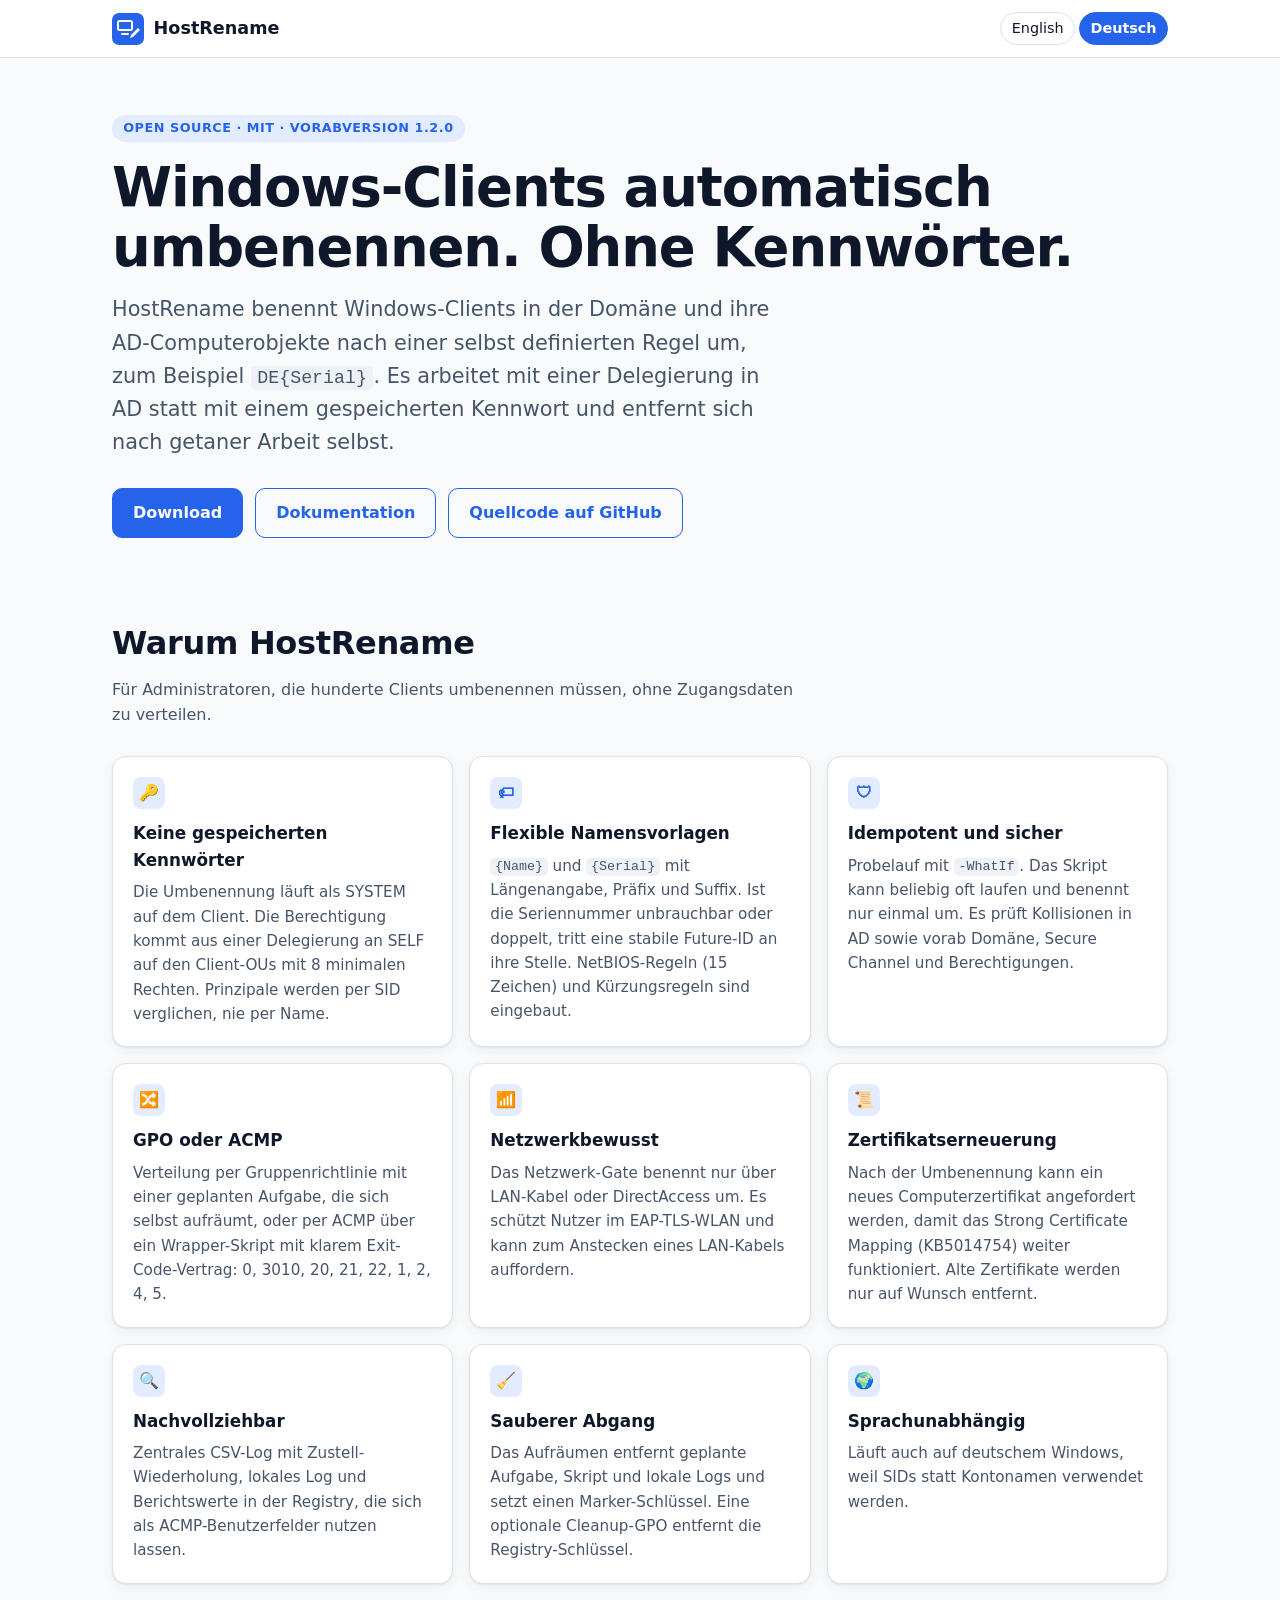
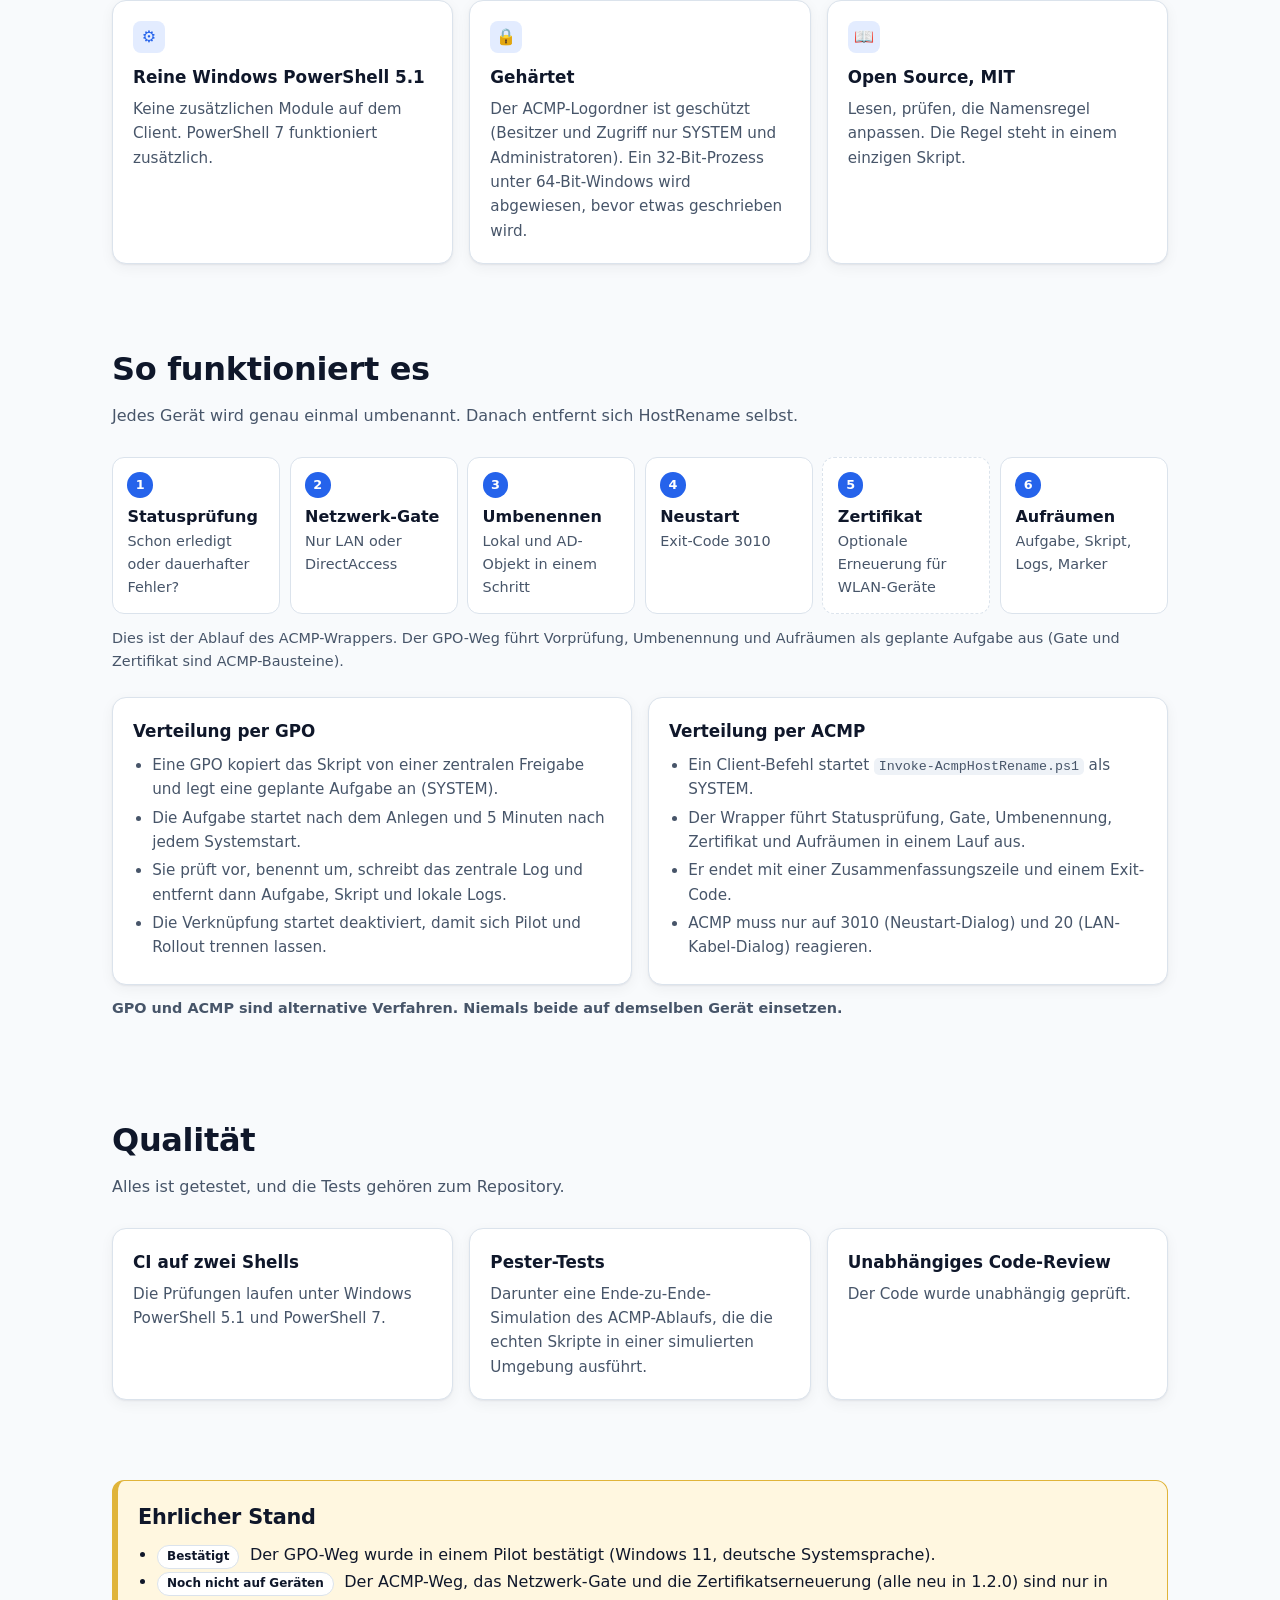
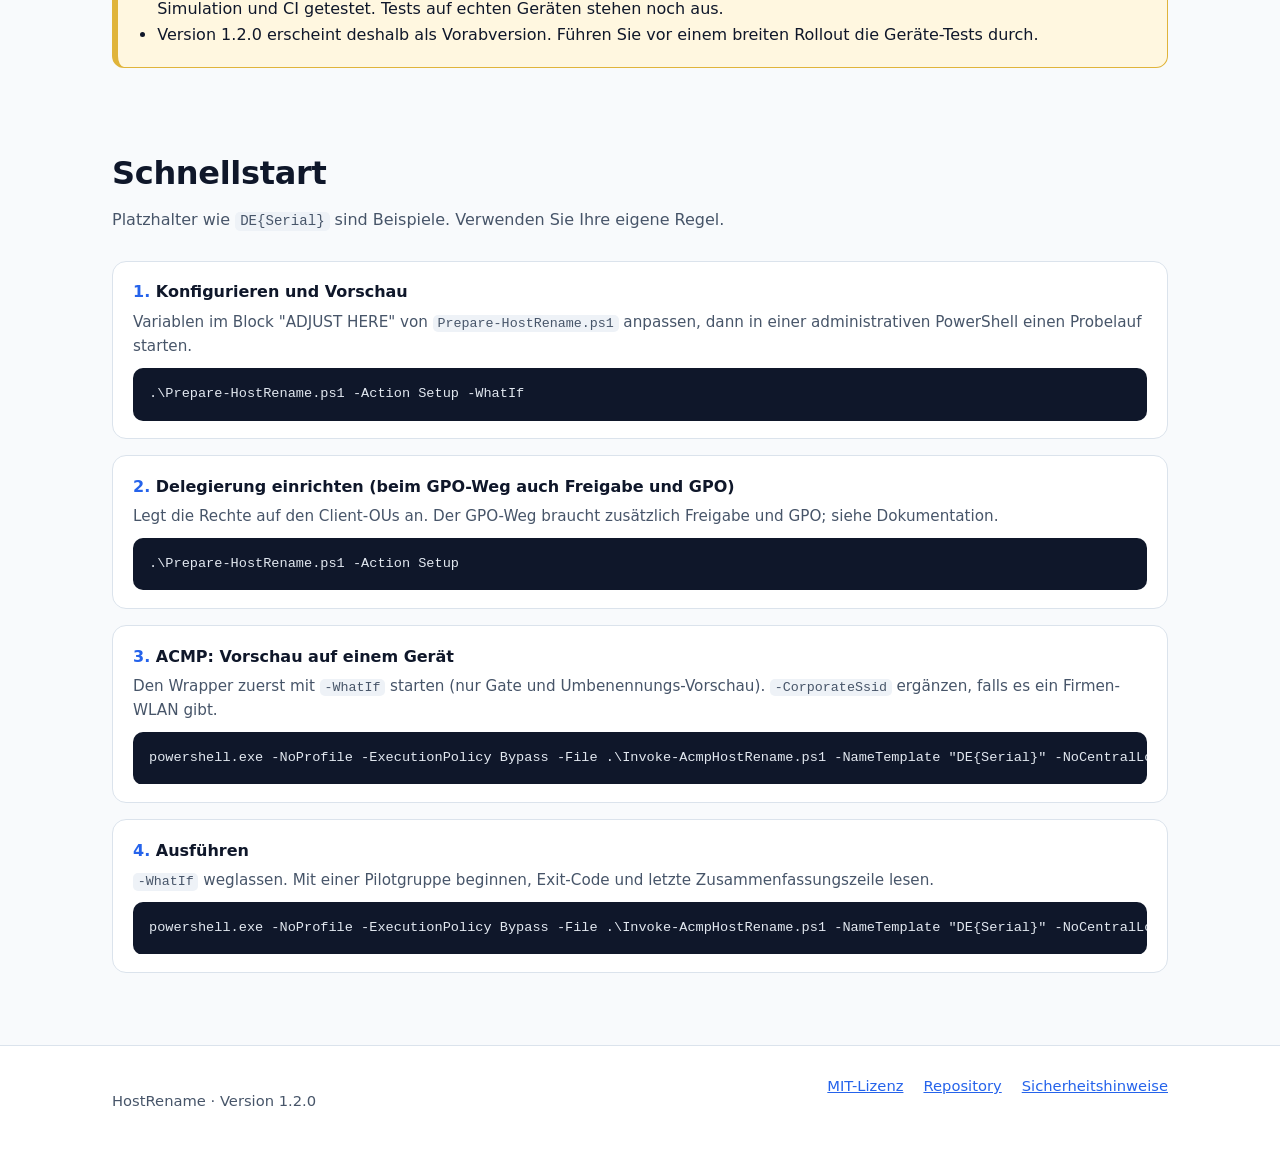
==== site/de/index.html @ 82e20585 "Add marketing site (GitHub Pages, EN + DE) and link it from the READMEs Static, neutral design witho" ====
<!doctype html>
<html lang="de">
<head>
<meta charset="utf-8">
<meta name="viewport" content="width=device-width, initial-scale=1">
<title>HostRename – regelbasierte Umbenennung von Windows-Clients in der Domäne</title>
<meta name="description" content="HostRename benennt Windows-Clients in der Domäne und ihre AD-Computerobjekte automatisch nach einer Namensvorlage um, ohne gespeicherte Kennwörter. Verteilung per GPO oder ACMP. Open Source, MIT.">
<meta name="color-scheme" content="light dark">
<link rel="icon" type="image/svg+xml" href="../favicon.svg">
<link rel="stylesheet" href="../assets/style.css">
</head>
<body>
<a class="skip" href="#main">Zum Inhalt springen</a>
<header class="top"><div class="wrap nav">
<a class="brand" href="index.html"><img src="../assets/logo.svg" width="32" height="32" alt="">HostRename</a>
<nav class="lang" aria-label="Sprache"><a href="../index.html" hreflang="en" lang="en">English</a><span aria-current="true">Deutsch</span></nav>
</div></header>
<main id="main">
<div class="wrap hero">
<p class="eyebrow">Open Source · MIT · Vorabversion 1.2.0</p>
<h1>Windows-Clients automatisch umbenennen. Ohne Kennwörter.</h1>
<p class="lead">HostRename benennt Windows-Clients in der Domäne und ihre AD-Computerobjekte nach einer selbst definierten Regel um, zum Beispiel <code>DE{Serial}</code>. Es arbeitet mit einer Delegierung in AD statt mit einem gespeicherten Kennwort und entfernt sich nach getaner Arbeit selbst.</p>
<div class="cta"><a class="btn" href="https://github.com/st03psn/HostRename/releases">Download</a><a class="btn sec" href="https://github.com/st03psn/HostRename/blob/main/README.de.md">Dokumentation</a><a class="btn sec" href="https://github.com/st03psn/HostRename">Quellcode auf GitHub</a></div>
</div>
<section aria-labelledby="ben"><div class="wrap"><h2 id="ben">Warum HostRename</h2><p class="sub">Für Administratoren, die hunderte Clients umbenennen müssen, ohne Zugangsdaten zu verteilen.</p><div class="grid"><article class="card"><div class="ic" aria-hidden="true">🔑</div><h3>Keine gespeicherten Kennwörter</h3><p>Die Umbenennung läuft als SYSTEM auf dem Client. Die Berechtigung kommt aus einer Delegierung an SELF auf den Client-OUs mit 8 minimalen Rechten. Prinzipale werden per SID verglichen, nie per Name.</p></article><article class="card"><div class="ic" aria-hidden="true">🏷</div><h3>Flexible Namensvorlagen</h3><p><code>{Name}</code> und <code>{Serial}</code> mit Längenangabe, Präfix und Suffix. Ist die Seriennummer unbrauchbar oder doppelt, tritt eine stabile Future-ID an ihre Stelle. NetBIOS-Regeln (15 Zeichen) und Kürzungsregeln sind eingebaut.</p></article><article class="card"><div class="ic" aria-hidden="true">🛡</div><h3>Idempotent und sicher</h3><p>Probelauf mit <code>-WhatIf</code>. Das Skript kann beliebig oft laufen und benennt nur einmal um. Es prüft Kollisionen in AD sowie vorab Domäne, Secure Channel und Berechtigungen.</p></article><article class="card"><div class="ic" aria-hidden="true">🔀</div><h3>GPO oder ACMP</h3><p>Verteilung per Gruppenrichtlinie mit einer geplanten Aufgabe, die sich selbst aufräumt, oder per ACMP über ein Wrapper-Skript mit klarem Exit-Code-Vertrag: 0, 3010, 20, 21, 22, 1, 2, 4, 5.</p></article><article class="card"><div class="ic" aria-hidden="true">📶</div><h3>Netzwerkbewusst</h3><p>Das Netzwerk-Gate benennt nur über LAN-Kabel oder DirectAccess um. Es schützt Nutzer im EAP-TLS-WLAN und kann zum Anstecken eines LAN-Kabels auffordern.</p></article><article class="card"><div class="ic" aria-hidden="true">📜</div><h3>Zertifikatserneuerung</h3><p>Nach der Umbenennung kann ein neues Computerzertifikat angefordert werden, damit das Strong Certificate Mapping (KB5014754) weiter funktioniert. Alte Zertifikate werden nur auf Wunsch entfernt.</p></article><article class="card"><div class="ic" aria-hidden="true">🔍</div><h3>Nachvollziehbar</h3><p>Zentrales CSV-Log mit Zustell-Wiederholung, lokales Log und Berichtswerte in der Registry, die sich als ACMP-Benutzerfelder nutzen lassen.</p></article><article class="card"><div class="ic" aria-hidden="true">🧹</div><h3>Sauberer Abgang</h3><p>Das Aufräumen entfernt geplante Aufgabe, Skript und lokale Logs und setzt einen Marker-Schlüssel. Eine optionale Cleanup-GPO entfernt die Registry-Schlüssel.</p></article><article class="card"><div class="ic" aria-hidden="true">🌍</div><h3>Sprachunabhängig</h3><p>Läuft auch auf deutschem Windows, weil SIDs statt Kontonamen verwendet werden.</p></article><article class="card"><div class="ic" aria-hidden="true">⚙</div><h3>Reine Windows PowerShell 5.1</h3><p>Keine zusätzlichen Module auf dem Client. PowerShell 7 funktioniert zusätzlich.</p></article><article class="card"><div class="ic" aria-hidden="true">🔒</div><h3>Gehärtet</h3><p>Der ACMP-Logordner ist geschützt (Besitzer und Zugriff nur SYSTEM und Administratoren). Ein 32-Bit-Prozess unter 64-Bit-Windows wird abgewiesen, bevor etwas geschrieben wird.</p></article><article class="card"><div class="ic" aria-hidden="true">📖</div><h3>Open Source, MIT</h3><p>Lesen, prüfen, die Namensregel anpassen. Die Regel steht in einem einzigen Skript.</p></article></div></div></section>
<section aria-labelledby="how"><div class="wrap"><h2 id="how">So funktioniert es</h2><p class="sub">Jedes Gerät wird genau einmal umbenannt. Danach entfernt sich HostRename selbst.</p>
<ol class="flow" aria-label="Ablauf eines Wrapper-Laufs: Statusprüfung, Netzwerk-Gate, Umbenennen, Neustart, optional Zertifikat, Aufräumen."><li><strong>Statusprüfung</strong><span>Schon erledigt oder dauerhafter Fehler?</span></li><li><strong>Netzwerk-Gate</strong><span>Nur LAN oder DirectAccess</span></li><li><strong>Umbenennen</strong><span>Lokal und AD-Objekt in einem Schritt</span></li><li><strong>Neustart</strong><span>Exit-Code 3010</span></li><li class="opt"><strong>Zertifikat</strong><span>Optionale Erneuerung für WLAN-Geräte</span></li><li><strong>Aufräumen</strong><span>Aufgabe, Skript, Logs, Marker</span></li></ol>
<p class="note">Dies ist der Ablauf des ACMP-Wrappers. Der GPO-Weg führt Vorprüfung, Umbenennung und Aufräumen als geplante Aufgabe aus (Gate und Zertifikat sind ACMP-Bausteine).</p>
<div class="two"><div class="card"><h3>Verteilung per GPO</h3><ul><li>Eine GPO kopiert das Skript von einer zentralen Freigabe und legt eine geplante Aufgabe an (SYSTEM).</li><li>Die Aufgabe startet nach dem Anlegen und 5 Minuten nach jedem Systemstart.</li><li>Sie prüft vor, benennt um, schreibt das zentrale Log und entfernt dann Aufgabe, Skript und lokale Logs.</li><li>Die Verknüpfung startet deaktiviert, damit sich Pilot und Rollout trennen lassen.</li></ul></div><div class="card"><h3>Verteilung per ACMP</h3><ul><li>Ein Client-Befehl startet <code>Invoke-AcmpHostRename.ps1</code> als SYSTEM.</li><li>Der Wrapper führt Statusprüfung, Gate, Umbenennung, Zertifikat und Aufräumen in einem Lauf aus.</li><li>Er endet mit einer Zusammenfassungszeile und einem Exit-Code.</li><li>ACMP muss nur auf 3010 (Neustart-Dialog) und 20 (LAN-Kabel-Dialog) reagieren.</li></ul></div></div>
<p class="note"><strong>GPO und ACMP sind alternative Verfahren. Niemals beide auf demselben Gerät einsetzen.</strong></p></div></section>
<section aria-labelledby="qa"><div class="wrap"><h2 id="qa">Qualität</h2><p class="sub">Alles ist getestet, und die Tests gehören zum Repository.</p><div class="grid"><article class="card"><h3>CI auf zwei Shells</h3><p>Die Prüfungen laufen unter Windows PowerShell 5.1 und PowerShell 7.</p></article><article class="card"><h3>Pester-Tests</h3><p>Darunter eine Ende-zu-Ende-Simulation des ACMP-Ablaufs, die die echten Skripte in einer simulierten Umgebung ausführt.</p></article><article class="card"><h3>Unabhängiges Code-Review</h3><p>Der Code wurde unabhängig geprüft.</p></article></div></div></section>
<section aria-labelledby="st"><div class="wrap"><div class="status"><h2 id="st">Ehrlicher Stand</h2><ul><li><span class="tag">Bestätigt</span> Der GPO-Weg wurde in einem Pilot bestätigt (Windows 11, deutsche Systemsprache).</li><li><span class="tag">Noch nicht auf Geräten</span> Der ACMP-Weg, das Netzwerk-Gate und die Zertifikatserneuerung (alle neu in 1.2.0) sind nur in Simulation und CI getestet. Tests auf echten Geräten stehen noch aus.</li><li>Version 1.2.0 erscheint deshalb als Vorabversion. Führen Sie vor einem breiten Rollout die Geräte-Tests durch.</li></ul></div></div></section>
<section aria-labelledby="qs"><div class="wrap"><h2 id="qs">Schnellstart</h2><p class="sub">Platzhalter wie <code>DE{Serial}</code> sind Beispiele. Verwenden Sie Ihre eigene Regel.</p><ol class="steps"><li><strong>Konfigurieren und Vorschau</strong><p>Variablen im Block "ADJUST HERE" von <code>Prepare-HostRename.ps1</code> anpassen, dann in einer administrativen PowerShell einen Probelauf starten.</p><pre><code>.\Prepare-HostRename.ps1 -Action Setup -WhatIf</code></pre></li><li><strong>Delegierung einrichten (beim GPO-Weg auch Freigabe und GPO)</strong><p>Legt die Rechte auf den Client-OUs an. Der GPO-Weg braucht zusätzlich Freigabe und GPO; siehe Dokumentation.</p><pre><code>.\Prepare-HostRename.ps1 -Action Setup</code></pre></li><li><strong>ACMP: Vorschau auf einem Gerät</strong><p>Den Wrapper zuerst mit <code>-WhatIf</code> starten (nur Gate und Umbenennungs-Vorschau). <code>-CorporateSsid</code> ergänzen, falls es ein Firmen-WLAN gibt.</p><pre><code>powershell.exe -NoProfile -ExecutionPolicy Bypass -File .\Invoke-AcmpHostRename.ps1 -NameTemplate "DE{Serial}" -NoCentralLog -WhatIf</code></pre></li><li><strong>Ausführen</strong><p><code>-WhatIf</code> weglassen. Mit einer Pilotgruppe beginnen, Exit-Code und letzte Zusammenfassungszeile lesen.</p><pre><code>powershell.exe -NoProfile -ExecutionPolicy Bypass -File .\Invoke-AcmpHostRename.ps1 -NameTemplate "DE{Serial}" -NoCentralLog</code></pre></li></ol></div></section>
</main>
<footer><div class="wrap"><p>HostRename · Version 1.2.0</p>
<ul><li><a href="https://github.com/st03psn/HostRename/blob/main/LICENSE">MIT-Lizenz</a></li><li><a href="https://github.com/st03psn/HostRename">Repository</a></li><li><a href="https://github.com/st03psn/HostRename/blob/main/SECURITY.md">Sicherheitshinweise</a></li></ul></div></footer>
</body>
</html>
---- site/assets/style.css ----
:root{
  --bg:#f8fafc;--surface:#fff;--surface2:#eef2f7;--text:#0f172a;--muted:#475569;--border:#dbe3ec;
  --accent:#2563eb;--accent-ink:#fff;--accent-soft:#e3ecff;--code-bg:#0f172a;--code-text:#e2e8f0;
  --warn-bg:#fff7e0;--warn-border:#e0b43a;--ok:#15803d;--shadow:0 1px 2px rgba(15,23,42,.06),0 4px 14px rgba(15,23,42,.05);
}
@media (prefers-color-scheme:dark){:root{
  --bg:#0b1220;--surface:#121a2b;--surface2:#18223a;--text:#e8edf5;--muted:#a3b0c4;--border:#26334d;
  --accent:#6ea0ff;--accent-ink:#0b1220;--accent-soft:#1a2a4f;--code-bg:#070c17;--code-text:#e2e8f0;
  --warn-bg:#2a2410;--warn-border:#8a6d1c;--ok:#4ade80;--shadow:none;
}}
*{box-sizing:border-box}
html{scroll-behavior:smooth}
body{margin:0;background:var(--bg);color:var(--text);line-height:1.6;
  font-family:system-ui,-apple-system,"Segoe UI",Roboto,"Helvetica Neue",Arial,sans-serif;font-size:1rem}
a{color:var(--accent)}
a:focus-visible,.btn:focus-visible,summary:focus-visible{outline:3px solid var(--accent);outline-offset:3px;border-radius:6px}
.wrap{max-width:68rem;margin:0 auto;padding:0 1rem}
.skip{position:absolute;left:-999px;top:0;background:var(--accent);color:var(--accent-ink);padding:.5rem 1rem;z-index:10}
.skip:focus{left:0}
header.top{border-bottom:1px solid var(--border);background:var(--surface)}
.nav{display:flex;align-items:center;justify-content:space-between;gap:1rem;padding-block:.75rem;flex-wrap:wrap}
.brand{display:flex;align-items:center;gap:.6rem;font-weight:700;color:var(--text);text-decoration:none;font-size:1.1rem}
.brand img{display:block}
.lang{display:flex;gap:.25rem;font-size:.9rem}
.lang a,.lang span{padding:.25rem .65rem;border-radius:999px;border:1px solid var(--border);text-decoration:none;color:var(--text)}
.lang [aria-current]{background:var(--accent);color:var(--accent-ink);border-color:var(--accent);font-weight:600}
.lang a:hover{background:var(--accent-soft)}
.hero{padding-block:3.5rem 2.5rem}
.eyebrow{display:inline-block;font-size:.8rem;font-weight:600;letter-spacing:.04em;text-transform:uppercase;
  color:var(--accent);background:var(--accent-soft);padding:.2rem .7rem;border-radius:999px;margin:0 0 1rem}
h1{font-size:clamp(2.1rem,6vw,3.4rem);line-height:1.1;margin:0 0 1rem;letter-spacing:-.02em}
.lead{font-size:clamp(1.05rem,2.4vw,1.3rem);color:var(--muted);max-width:42rem;margin:0 0 1.75rem}
.cta{display:flex;flex-wrap:wrap;gap:.75rem}
.btn{display:inline-block;padding:.7rem 1.25rem;border-radius:10px;font-weight:600;text-decoration:none;border:1px solid var(--accent);
  background:var(--accent);color:var(--accent-ink)}
.btn:hover{filter:brightness(1.08)}
.btn.sec{background:transparent;color:var(--accent)}
.btn.sec:hover{background:var(--accent-soft);filter:none}
section{padding:2.5rem 0}
h2{font-size:clamp(1.5rem,4vw,2rem);margin:0 0 .5rem;letter-spacing:-.01em}
.sub{color:var(--muted);margin:0 0 1.75rem;max-width:44rem}
.grid{display:grid;gap:1rem;grid-template-columns:repeat(auto-fit,minmax(min(100%,17rem),1fr))}
.card{background:var(--surface);border:1px solid var(--border);border-radius:14px;padding:1.25rem;box-shadow:var(--shadow)}
.card h3{margin:0 0 .4rem;font-size:1.05rem}
.card p{margin:0;color:var(--muted);font-size:.95rem}
.card .ic{width:2rem;height:2rem;border-radius:8px;background:var(--accent-soft);color:var(--accent);display:grid;place-items:center;margin-bottom:.7rem;font-weight:700}
code{font-family:ui-monospace,SFMono-Regular,Menlo,Consolas,monospace;font-size:.88em;background:var(--surface2);padding:.1em .35em;border-radius:5px;overflow-wrap:anywhere}
pre{background:var(--code-bg);color:var(--code-text);padding:1rem;border-radius:10px;overflow-x:auto;margin:.6rem 0 0;font-size:.85rem;line-height:1.5}
pre code{background:none;padding:0;font-size:inherit;overflow-wrap:normal}
/* flow */
.flow{list-style:none;margin:0;padding:0;display:grid;gap:.6rem;grid-template-columns:repeat(auto-fit,minmax(min(100%,9.5rem),1fr));counter-reset:s}
.flow li{position:relative;background:var(--surface);border:1px solid var(--border);border-radius:12px;padding:.9rem .9rem .9rem;counter-increment:s;font-size:.9rem}
.flow li::before{content:counter(s);display:inline-grid;place-items:center;width:1.6rem;height:1.6rem;border-radius:50%;background:var(--accent);color:var(--accent-ink);font-weight:700;font-size:.8rem;margin-bottom:.4rem}
.flow strong{display:block;font-size:1rem}
.flow span{color:var(--muted)}
.flow li.opt{border-style:dashed}
.note{color:var(--muted);font-size:.9rem;margin-top:.8rem}
.two{display:grid;gap:1rem;grid-template-columns:repeat(auto-fit,minmax(min(100%,20rem),1fr));margin-top:1.5rem}
.two h3{margin-top:0}
.two ul{margin:.5rem 0 0;padding-left:1.2rem;color:var(--muted);font-size:.95rem}
.two li{margin:.25rem 0}
.status{background:var(--warn-bg);border:1px solid var(--warn-border);border-left-width:6px;border-radius:12px;padding:1.25rem}
.status h2{font-size:1.3rem}
.status ul{margin:.5rem 0 0;padding-left:1.2rem}
.tag{display:inline-block;font-size:.75rem;font-weight:700;padding:.1rem .55rem;border-radius:999px;border:1px solid var(--border);background:var(--surface);margin-right:.35rem}
.steps{list-style:none;padding:0;margin:0;display:grid;grid-template-columns:minmax(0,1fr);gap:1rem;counter-reset:q}
.steps>li{counter-increment:q;background:var(--surface);border:1px solid var(--border);border-radius:14px;padding:1.1rem 1.25rem}
.steps>li>strong::before{content:counter(q) ". ";color:var(--accent)}
.steps p{margin:.3rem 0 0;color:var(--muted);font-size:.95rem}
footer{border-top:1px solid var(--border);background:var(--surface);margin-top:2rem;padding:1.75rem 0;color:var(--muted);font-size:.92rem}
footer .wrap{display:flex;flex-wrap:wrap;gap:.5rem 1.5rem;justify-content:space-between}
footer ul{list-style:none;display:flex;flex-wrap:wrap;gap:.5rem 1.25rem;margin:0;padding:0}
@media (prefers-reduced-motion:reduce){html{scroll-behavior:auto}}
.steps>li{min-width:0}
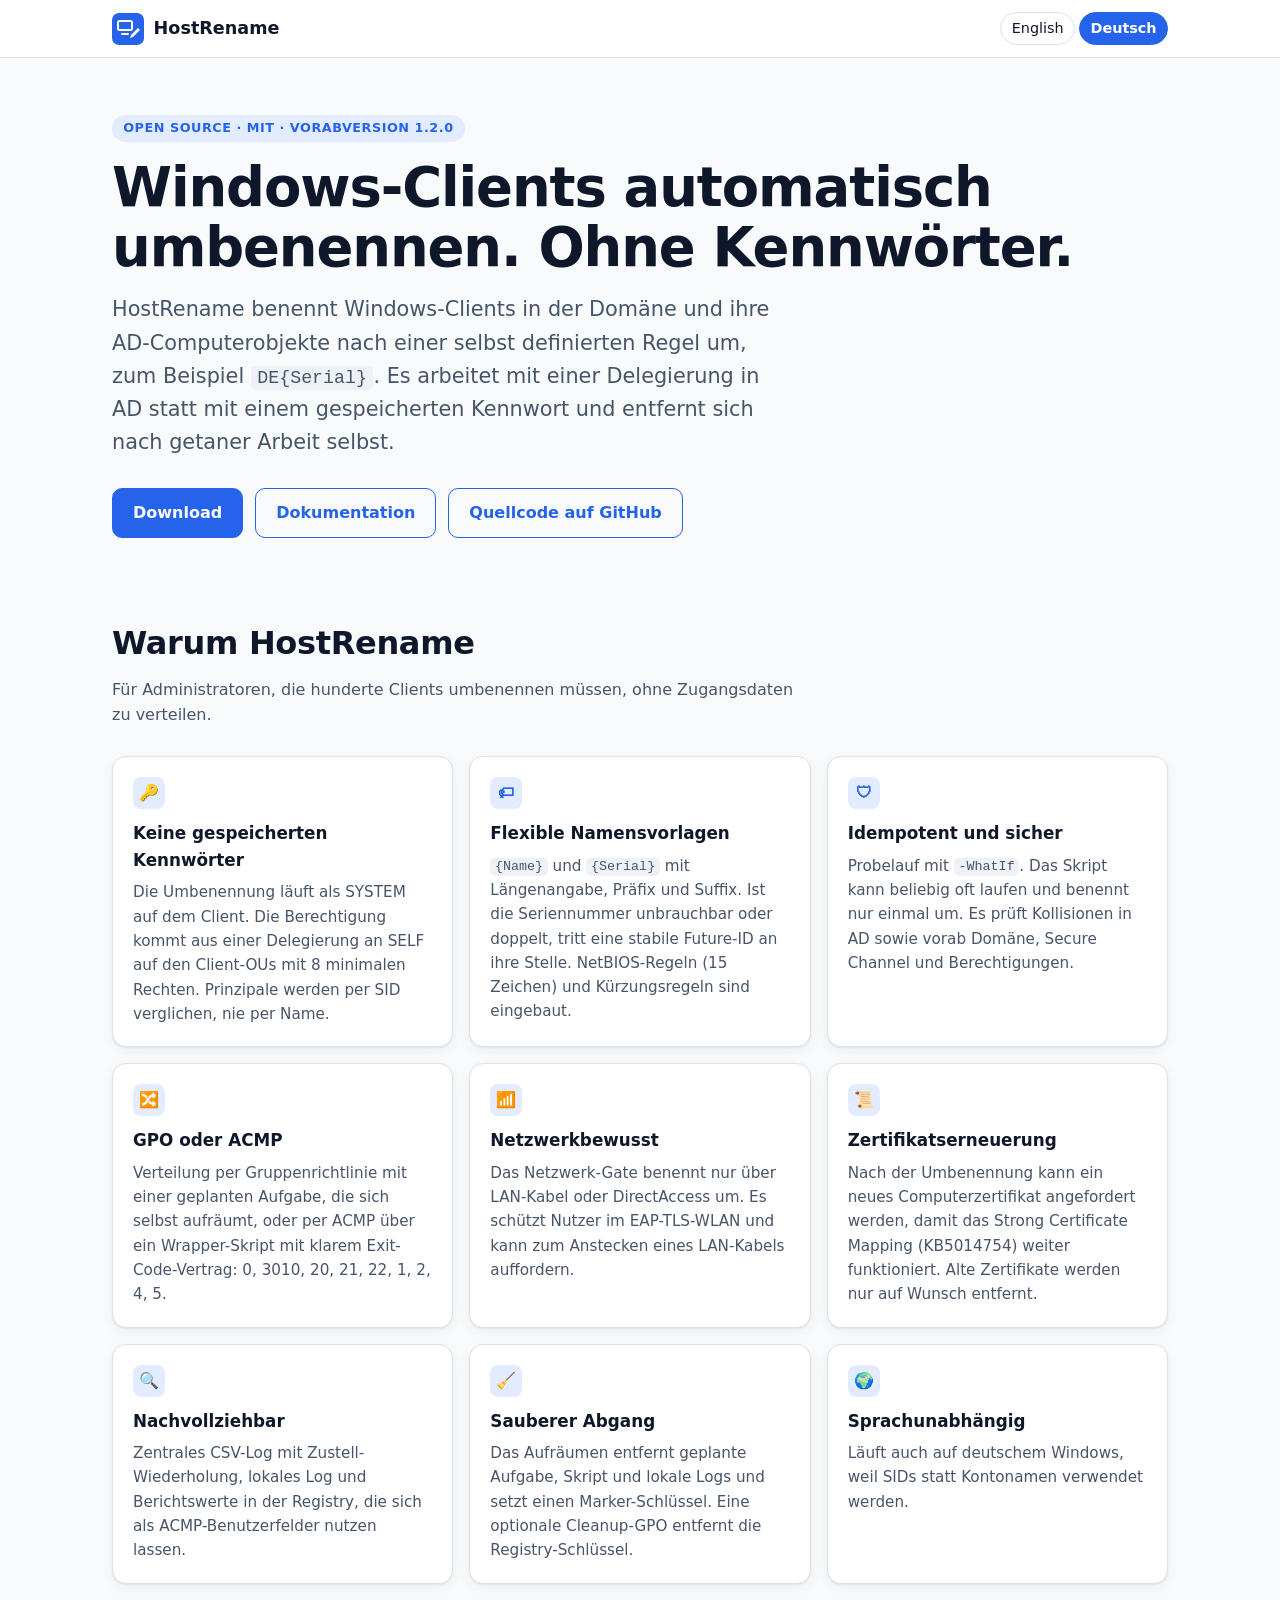
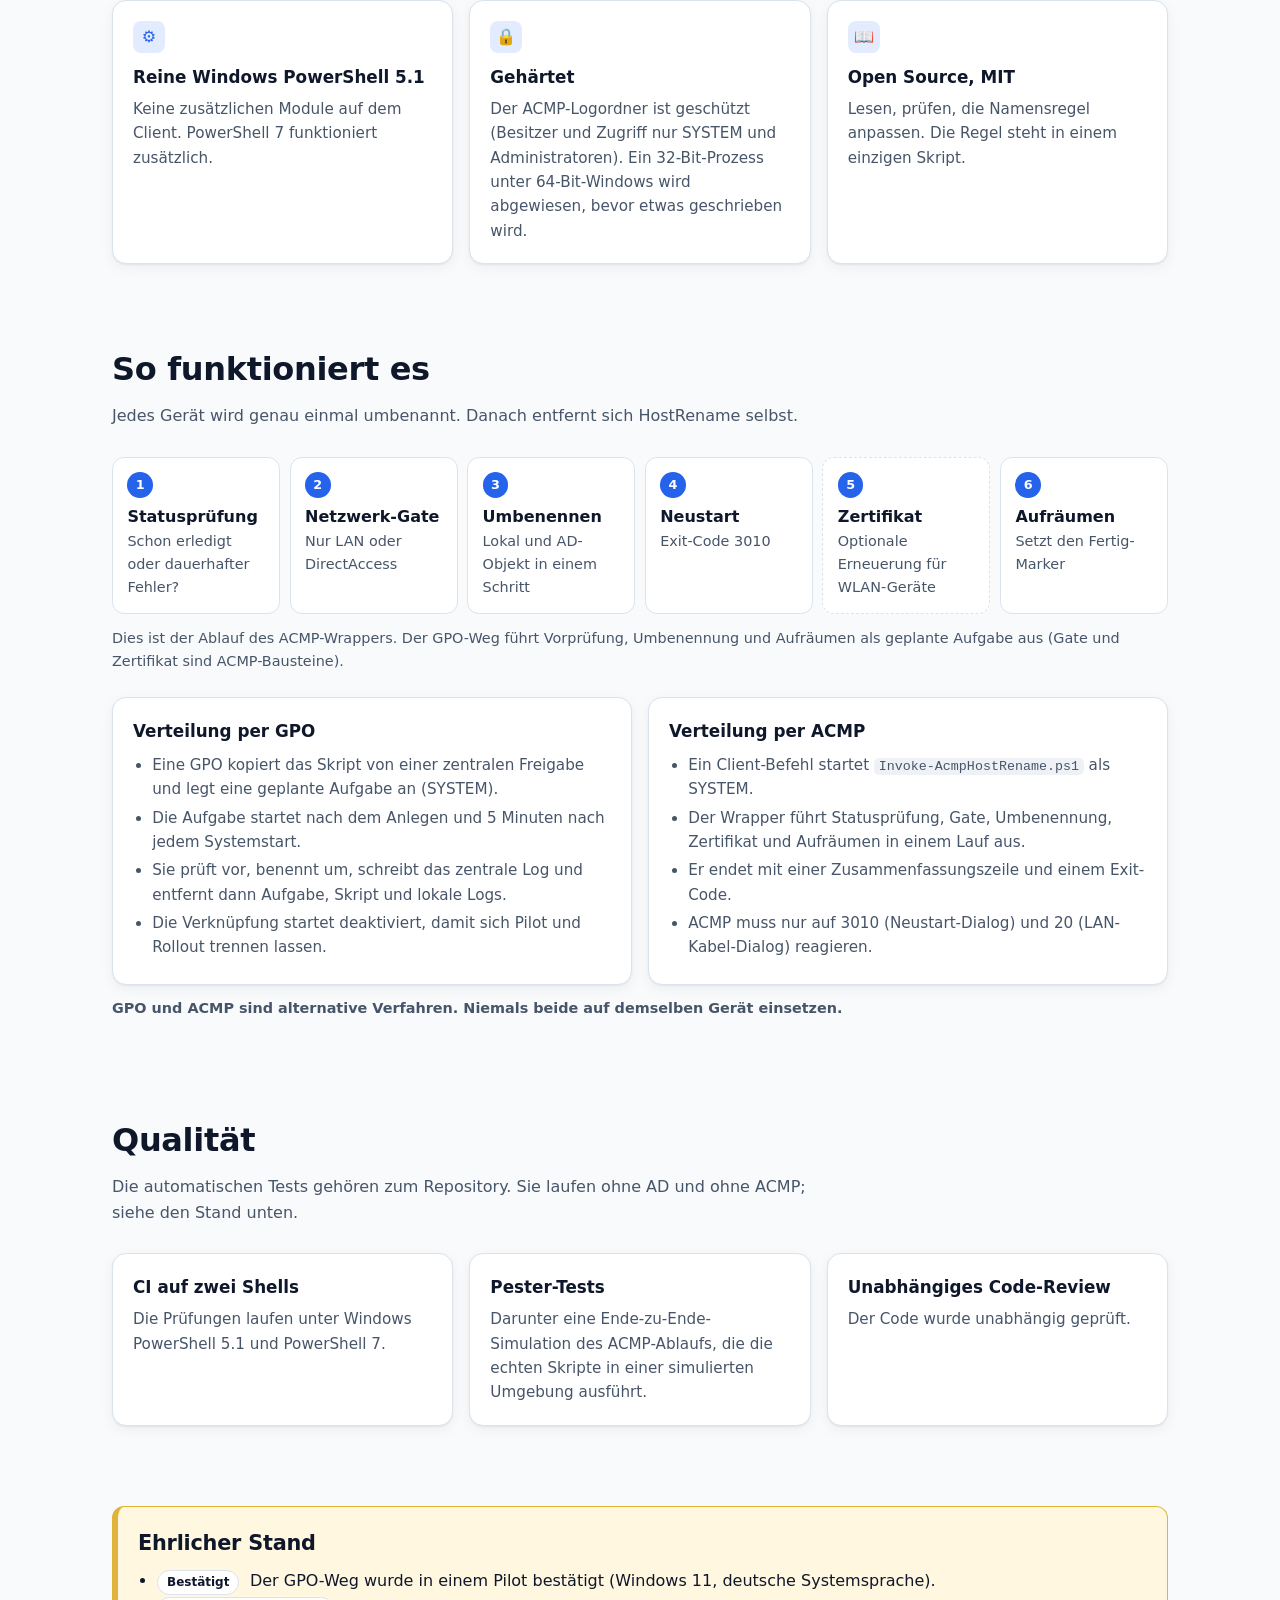
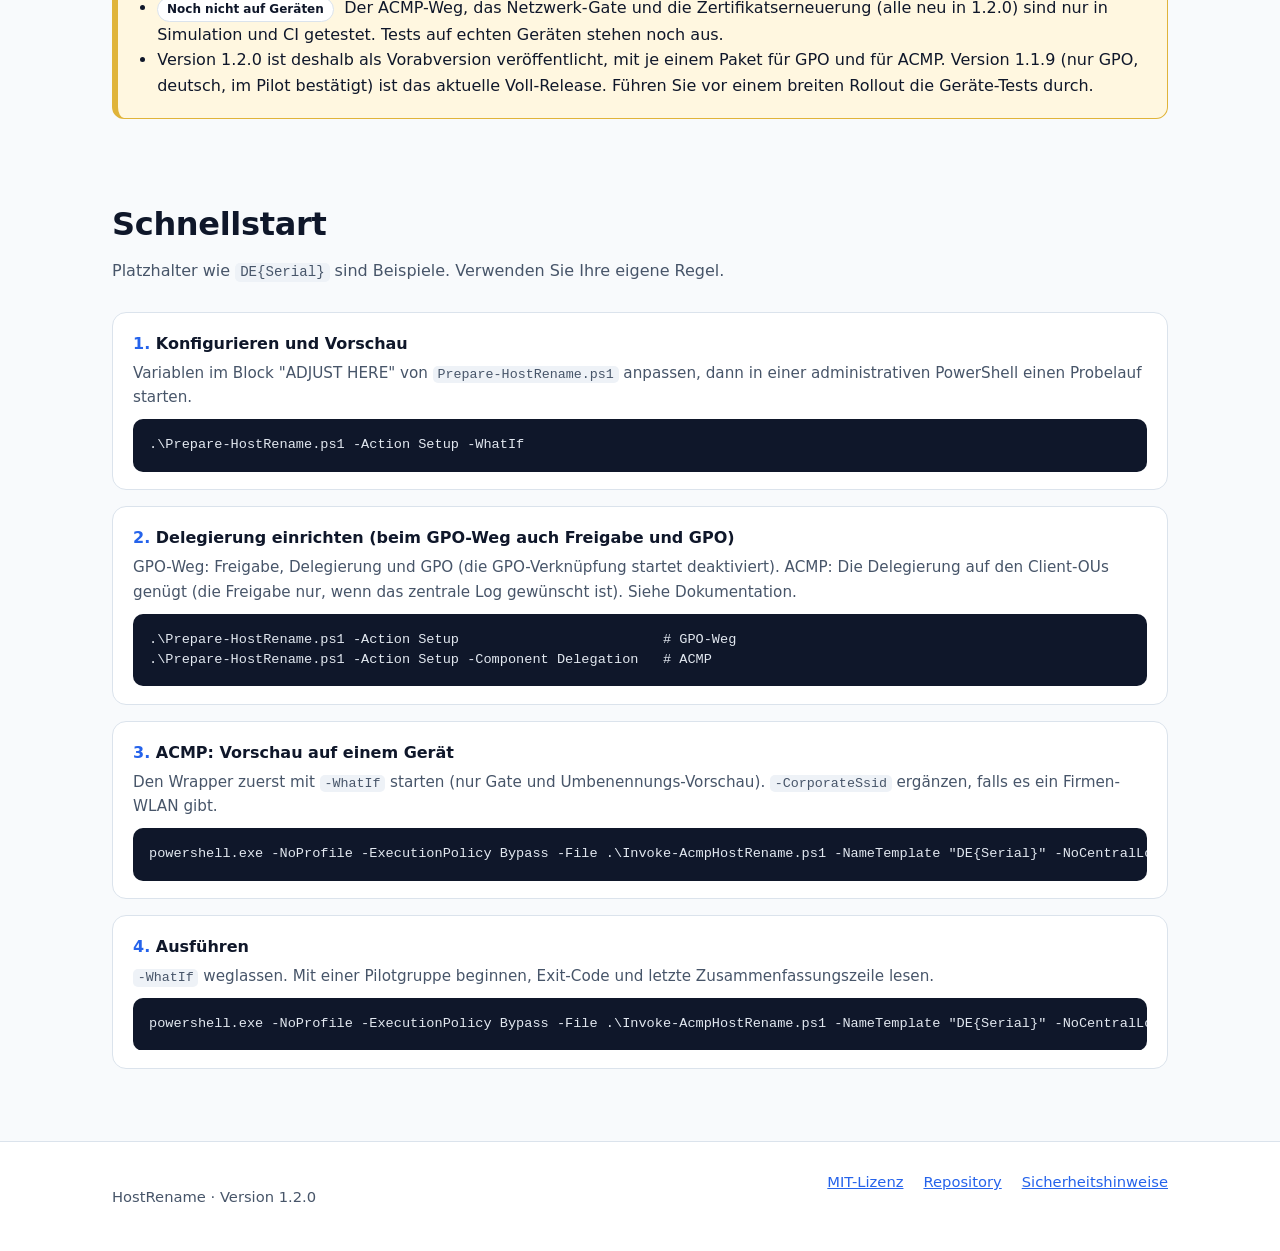
==== commit 9aa4fd19: "Plausibility check: update docs, release notes and website - Release notes v1.2.0 (EN/DE) rewritten " ====
--- a/site/de/index.html
+++ b/site/de/index.html
@@ -24,13 +24,14 @@
 </div>
 <section aria-labelledby="ben"><div class="wrap"><h2 id="ben">Warum HostRename</h2><p class="sub">Für Administratoren, die hunderte Clients umbenennen müssen, ohne Zugangsdaten zu verteilen.</p><div class="grid"><article class="card"><div class="ic" aria-hidden="true">🔑</div><h3>Keine gespeicherten Kennwörter</h3><p>Die Umbenennung läuft als SYSTEM auf dem Client. Die Berechtigung kommt aus einer Delegierung an SELF auf den Client-OUs mit 8 minimalen Rechten. Prinzipale werden per SID verglichen, nie per Name.</p></article><article class="card"><div class="ic" aria-hidden="true">🏷</div><h3>Flexible Namensvorlagen</h3><p><code>{Name}</code> und <code>{Serial}</code> mit Längenangabe, Präfix und Suffix. Ist die Seriennummer unbrauchbar oder doppelt, tritt eine stabile Future-ID an ihre Stelle. NetBIOS-Regeln (15 Zeichen) und Kürzungsregeln sind eingebaut.</p></article><article class="card"><div class="ic" aria-hidden="true">🛡</div><h3>Idempotent und sicher</h3><p>Probelauf mit <code>-WhatIf</code>. Das Skript kann beliebig oft laufen und benennt nur einmal um. Es prüft Kollisionen in AD sowie vorab Domäne, Secure Channel und Berechtigungen.</p></article><article class="card"><div class="ic" aria-hidden="true">🔀</div><h3>GPO oder ACMP</h3><p>Verteilung per Gruppenrichtlinie mit einer geplanten Aufgabe, die sich selbst aufräumt, oder per ACMP über ein Wrapper-Skript mit klarem Exit-Code-Vertrag: 0, 3010, 20, 21, 22, 1, 2, 4, 5.</p></article><article class="card"><div class="ic" aria-hidden="true">📶</div><h3>Netzwerkbewusst</h3><p>Das Netzwerk-Gate benennt nur über LAN-Kabel oder DirectAccess um. Es schützt Nutzer im EAP-TLS-WLAN und kann zum Anstecken eines LAN-Kabels auffordern.</p></article><article class="card"><div class="ic" aria-hidden="true">📜</div><h3>Zertifikatserneuerung</h3><p>Nach der Umbenennung kann ein neues Computerzertifikat angefordert werden, damit das Strong Certificate Mapping (KB5014754) weiter funktioniert. Alte Zertifikate werden nur auf Wunsch entfernt.</p></article><article class="card"><div class="ic" aria-hidden="true">🔍</div><h3>Nachvollziehbar</h3><p>Zentrales CSV-Log mit Zustell-Wiederholung, lokales Log und Berichtswerte in der Registry, die sich als ACMP-Benutzerfelder nutzen lassen.</p></article><article class="card"><div class="ic" aria-hidden="true">🧹</div><h3>Sauberer Abgang</h3><p>Das Aufräumen entfernt geplante Aufgabe, Skript und lokale Logs und setzt einen Marker-Schlüssel. Eine optionale Cleanup-GPO entfernt die Registry-Schlüssel.</p></article><article class="card"><div class="ic" aria-hidden="true">🌍</div><h3>Sprachunabhängig</h3><p>Läuft auch auf deutschem Windows, weil SIDs statt Kontonamen verwendet werden.</p></article><article class="card"><div class="ic" aria-hidden="true">⚙</div><h3>Reine Windows PowerShell 5.1</h3><p>Keine zusätzlichen Module auf dem Client. PowerShell 7 funktioniert zusätzlich.</p></article><article class="card"><div class="ic" aria-hidden="true">🔒</div><h3>Gehärtet</h3><p>Der ACMP-Logordner ist geschützt (Besitzer und Zugriff nur SYSTEM und Administratoren). Ein 32-Bit-Prozess unter 64-Bit-Windows wird abgewiesen, bevor etwas geschrieben wird.</p></article><article class="card"><div class="ic" aria-hidden="true">📖</div><h3>Open Source, MIT</h3><p>Lesen, prüfen, die Namensregel anpassen. Die Regel steht in einem einzigen Skript.</p></article></div></div></section>
 <section aria-labelledby="how"><div class="wrap"><h2 id="how">So funktioniert es</h2><p class="sub">Jedes Gerät wird genau einmal umbenannt. Danach entfernt sich HostRename selbst.</p>
-<ol class="flow" aria-label="Ablauf eines Wrapper-Laufs: Statusprüfung, Netzwerk-Gate, Umbenennen, Neustart, optional Zertifikat, Aufräumen."><li><strong>Statusprüfung</strong><span>Schon erledigt oder dauerhafter Fehler?</span></li><li><strong>Netzwerk-Gate</strong><span>Nur LAN oder DirectAccess</span></li><li><strong>Umbenennen</strong><span>Lokal und AD-Objekt in einem Schritt</span></li><li><strong>Neustart</strong><span>Exit-Code 3010</span></li><li class="opt"><strong>Zertifikat</strong><span>Optionale Erneuerung für WLAN-Geräte</span></li><li><strong>Aufräumen</strong><span>Aufgabe, Skript, Logs, Marker</span></li></ol>
+<ol class="flow" aria-label="Ablauf eines Wrapper-Laufs: Statusprüfung, Netzwerk-Gate, Umbenennen, Neustart, optional Zertifikat, Aufräumen."><li><strong>Statusprüfung</strong><span>Schon erledigt oder dauerhafter Fehler?</span></li><li><strong>Netzwerk-Gate</strong><span>Nur LAN oder DirectAccess</span></li><li><strong>Umbenennen</strong><span>Lokal und AD-Objekt in einem Schritt</span></li><li><strong>Neustart</strong><span>Exit-Code 3010</span></li><li class="opt"><strong>Zertifikat</strong><span>Optionale Erneuerung für WLAN-Geräte</span></li><li><strong>Aufräumen</strong><span>Setzt den Fertig-Marker</span></li></ol>
 <p class="note">Dies ist der Ablauf des ACMP-Wrappers. Der GPO-Weg führt Vorprüfung, Umbenennung und Aufräumen als geplante Aufgabe aus (Gate und Zertifikat sind ACMP-Bausteine).</p>
 <div class="two"><div class="card"><h3>Verteilung per GPO</h3><ul><li>Eine GPO kopiert das Skript von einer zentralen Freigabe und legt eine geplante Aufgabe an (SYSTEM).</li><li>Die Aufgabe startet nach dem Anlegen und 5 Minuten nach jedem Systemstart.</li><li>Sie prüft vor, benennt um, schreibt das zentrale Log und entfernt dann Aufgabe, Skript und lokale Logs.</li><li>Die Verknüpfung startet deaktiviert, damit sich Pilot und Rollout trennen lassen.</li></ul></div><div class="card"><h3>Verteilung per ACMP</h3><ul><li>Ein Client-Befehl startet <code>Invoke-AcmpHostRename.ps1</code> als SYSTEM.</li><li>Der Wrapper führt Statusprüfung, Gate, Umbenennung, Zertifikat und Aufräumen in einem Lauf aus.</li><li>Er endet mit einer Zusammenfassungszeile und einem Exit-Code.</li><li>ACMP muss nur auf 3010 (Neustart-Dialog) und 20 (LAN-Kabel-Dialog) reagieren.</li></ul></div></div>
 <p class="note"><strong>GPO und ACMP sind alternative Verfahren. Niemals beide auf demselben Gerät einsetzen.</strong></p></div></section>
-<section aria-labelledby="qa"><div class="wrap"><h2 id="qa">Qualität</h2><p class="sub">Alles ist getestet, und die Tests gehören zum Repository.</p><div class="grid"><article class="card"><h3>CI auf zwei Shells</h3><p>Die Prüfungen laufen unter Windows PowerShell 5.1 und PowerShell 7.</p></article><article class="card"><h3>Pester-Tests</h3><p>Darunter eine Ende-zu-Ende-Simulation des ACMP-Ablaufs, die die echten Skripte in einer simulierten Umgebung ausführt.</p></article><article class="card"><h3>Unabhängiges Code-Review</h3><p>Der Code wurde unabhängig geprüft.</p></article></div></div></section>
-<section aria-labelledby="st"><div class="wrap"><div class="status"><h2 id="st">Ehrlicher Stand</h2><ul><li><span class="tag">Bestätigt</span> Der GPO-Weg wurde in einem Pilot bestätigt (Windows 11, deutsche Systemsprache).</li><li><span class="tag">Noch nicht auf Geräten</span> Der ACMP-Weg, das Netzwerk-Gate und die Zertifikatserneuerung (alle neu in 1.2.0) sind nur in Simulation und CI getestet. Tests auf echten Geräten stehen noch aus.</li><li>Version 1.2.0 erscheint deshalb als Vorabversion. Führen Sie vor einem breiten Rollout die Geräte-Tests durch.</li></ul></div></div></section>
-<section aria-labelledby="qs"><div class="wrap"><h2 id="qs">Schnellstart</h2><p class="sub">Platzhalter wie <code>DE{Serial}</code> sind Beispiele. Verwenden Sie Ihre eigene Regel.</p><ol class="steps"><li><strong>Konfigurieren und Vorschau</strong><p>Variablen im Block "ADJUST HERE" von <code>Prepare-HostRename.ps1</code> anpassen, dann in einer administrativen PowerShell einen Probelauf starten.</p><pre><code>.\Prepare-HostRename.ps1 -Action Setup -WhatIf</code></pre></li><li><strong>Delegierung einrichten (beim GPO-Weg auch Freigabe und GPO)</strong><p>Legt die Rechte auf den Client-OUs an. Der GPO-Weg braucht zusätzlich Freigabe und GPO; siehe Dokumentation.</p><pre><code>.\Prepare-HostRename.ps1 -Action Setup</code></pre></li><li><strong>ACMP: Vorschau auf einem Gerät</strong><p>Den Wrapper zuerst mit <code>-WhatIf</code> starten (nur Gate und Umbenennungs-Vorschau). <code>-CorporateSsid</code> ergänzen, falls es ein Firmen-WLAN gibt.</p><pre><code>powershell.exe -NoProfile -ExecutionPolicy Bypass -File .\Invoke-AcmpHostRename.ps1 -NameTemplate "DE{Serial}" -NoCentralLog -WhatIf</code></pre></li><li><strong>Ausführen</strong><p><code>-WhatIf</code> weglassen. Mit einer Pilotgruppe beginnen, Exit-Code und letzte Zusammenfassungszeile lesen.</p><pre><code>powershell.exe -NoProfile -ExecutionPolicy Bypass -File .\Invoke-AcmpHostRename.ps1 -NameTemplate "DE{Serial}" -NoCentralLog</code></pre></li></ol></div></section>
+<section aria-labelledby="qa"><div class="wrap"><h2 id="qa">Qualität</h2><p class="sub">Die automatischen Tests gehören zum Repository. Sie laufen ohne AD und ohne ACMP; siehe den Stand unten.</p><div class="grid"><article class="card"><h3>CI auf zwei Shells</h3><p>Die Prüfungen laufen unter Windows PowerShell 5.1 und PowerShell 7.</p></article><article class="card"><h3>Pester-Tests</h3><p>Darunter eine Ende-zu-Ende-Simulation des ACMP-Ablaufs, die die echten Skripte in einer simulierten Umgebung ausführt.</p></article><article class="card"><h3>Unabhängiges Code-Review</h3><p>Der Code wurde unabhängig geprüft.</p></article></div></div></section>
+<section aria-labelledby="st"><div class="wrap"><div class="status"><h2 id="st">Ehrlicher Stand</h2><ul><li><span class="tag">Bestätigt</span> Der GPO-Weg wurde in einem Pilot bestätigt (Windows 11, deutsche Systemsprache).</li><li><span class="tag">Noch nicht auf Geräten</span> Der ACMP-Weg, das Netzwerk-Gate und die Zertifikatserneuerung (alle neu in 1.2.0) sind nur in Simulation und CI getestet. Tests auf echten Geräten stehen noch aus.</li><li>Version 1.2.0 ist deshalb als Vorabversion veröffentlicht, mit je einem Paket für GPO und für ACMP. Version 1.1.9 (nur GPO, deutsch, im Pilot bestätigt) ist das aktuelle Voll-Release. Führen Sie vor einem breiten Rollout die Geräte-Tests durch.</li></ul></div></div></section>
+<section aria-labelledby="qs"><div class="wrap"><h2 id="qs">Schnellstart</h2><p class="sub">Platzhalter wie <code>DE{Serial}</code> sind Beispiele. Verwenden Sie Ihre eigene Regel.</p><ol class="steps"><li><strong>Konfigurieren und Vorschau</strong><p>Variablen im Block "ADJUST HERE" von <code>Prepare-HostRename.ps1</code> anpassen, dann in einer administrativen PowerShell einen Probelauf starten.</p><pre><code>.\Prepare-HostRename.ps1 -Action Setup -WhatIf</code></pre></li><li><strong>Delegierung einrichten (beim GPO-Weg auch Freigabe und GPO)</strong><p>GPO-Weg: Freigabe, Delegierung und GPO (die GPO-Verknüpfung startet deaktiviert). ACMP: Die Delegierung auf den Client-OUs genügt (die Freigabe nur, wenn das zentrale Log gewünscht ist). Siehe Dokumentation.</p><pre><code>.\Prepare-HostRename.ps1 -Action Setup                         # GPO-Weg
+.\Prepare-HostRename.ps1 -Action Setup -Component Delegation   # ACMP</code></pre></li><li><strong>ACMP: Vorschau auf einem Gerät</strong><p>Den Wrapper zuerst mit <code>-WhatIf</code> starten (nur Gate und Umbenennungs-Vorschau). <code>-CorporateSsid</code> ergänzen, falls es ein Firmen-WLAN gibt.</p><pre><code>powershell.exe -NoProfile -ExecutionPolicy Bypass -File .\Invoke-AcmpHostRename.ps1 -NameTemplate "DE{Serial}" -NoCentralLog -WhatIf</code></pre></li><li><strong>Ausführen</strong><p><code>-WhatIf</code> weglassen. Mit einer Pilotgruppe beginnen, Exit-Code und letzte Zusammenfassungszeile lesen.</p><pre><code>powershell.exe -NoProfile -ExecutionPolicy Bypass -File .\Invoke-AcmpHostRename.ps1 -NameTemplate "DE{Serial}" -NoCentralLog</code></pre></li></ol></div></section>
 </main>
 <footer><div class="wrap"><p>HostRename · Version 1.2.0</p>
 <ul><li><a href="https://github.com/st03psn/HostRename/blob/main/LICENSE">MIT-Lizenz</a></li><li><a href="https://github.com/st03psn/HostRename">Repository</a></li><li><a href="https://github.com/st03psn/HostRename/blob/main/SECURITY.md">Sicherheitshinweise</a></li></ul></div></footer>
